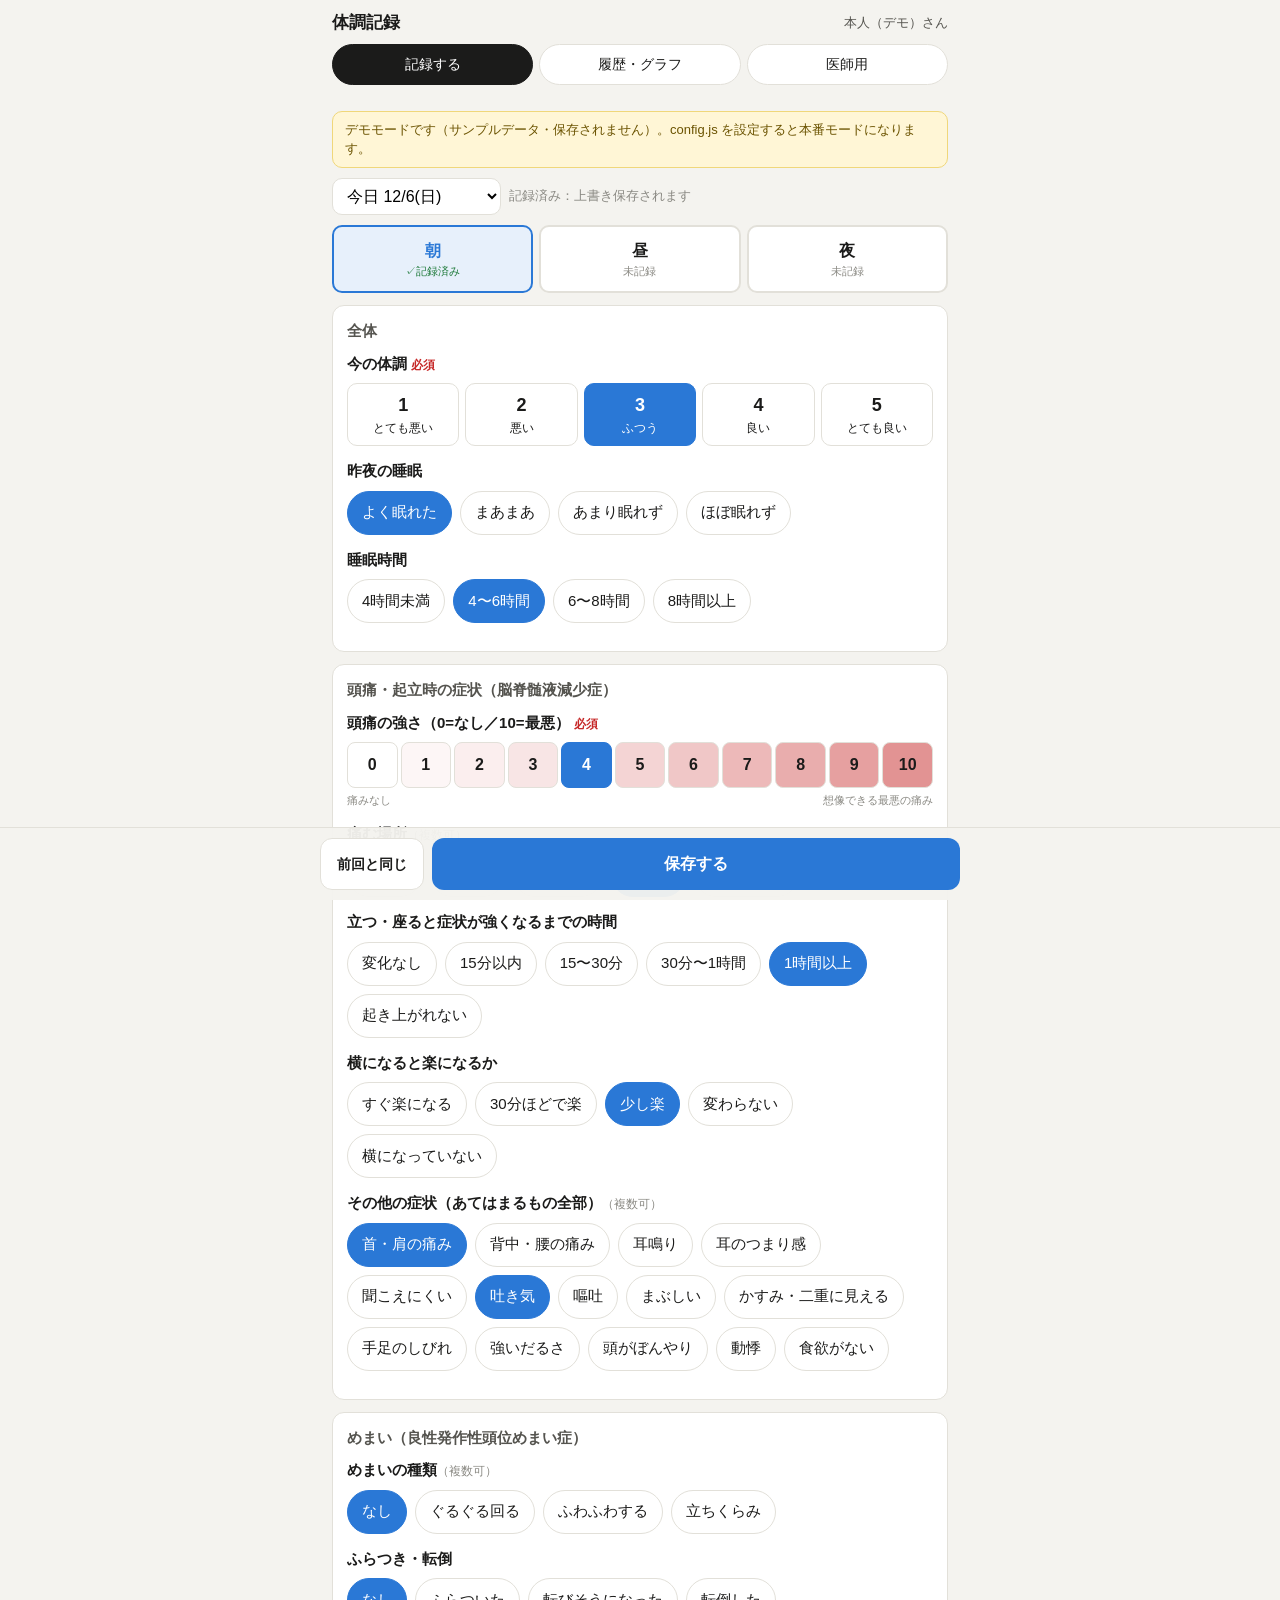
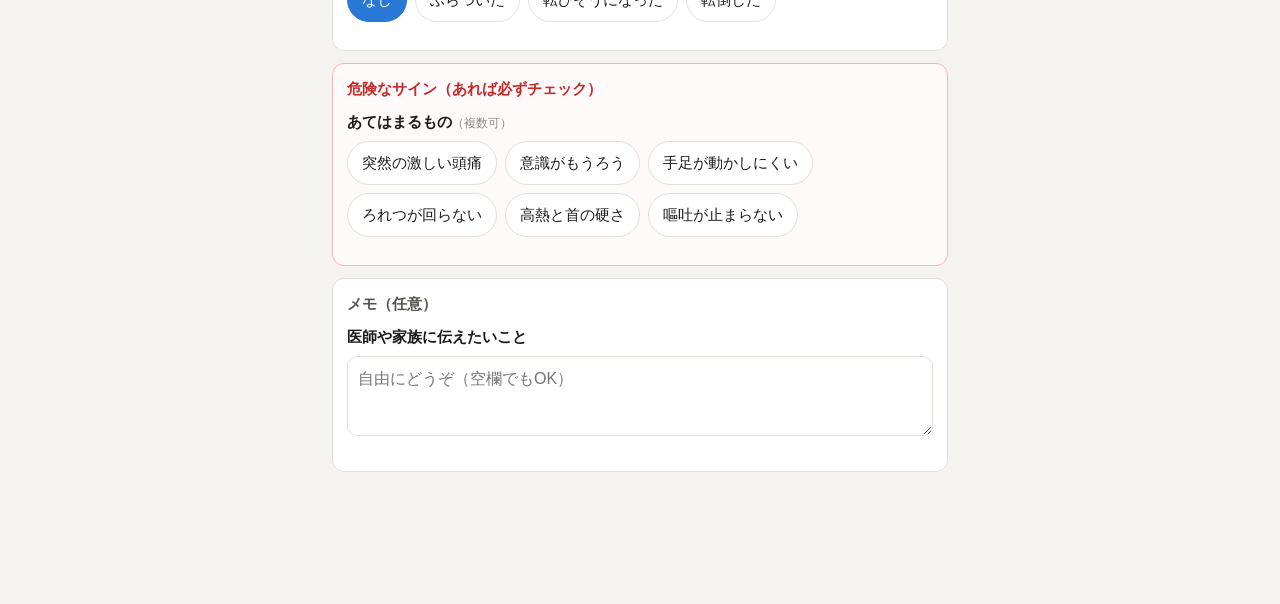
==== docs/index.html @ 208c6739 "Add files via upload" ====
<!DOCTYPE html>
<html lang="ja">
<head>
  <meta charset="UTF-8">
  <meta name="viewport" content="width=device-width, initial-scale=1, viewport-fit=cover">
  <meta name="robots" content="noindex, nofollow">
  <title>体調記録</title>
  <link rel="stylesheet" href="style.css">
</head>
<body>
  <header class="top">
    <h1><span>体調記録</span><small id="who"></small></h1>
    <nav class="nav" id="nav" hidden>
      <button data-view="record" id="navRecord">記録する</button>
      <button data-view="history">履歴・グラフ</button>
      <button data-view="report">医師用</button>
    </nav>
  </header>
  <main class="wrap" id="main"><p class="center muted">読み込み中…</p></main>
  <div class="save" id="saveBar" hidden>
    <div class="in">
      <button class="btn sub" id="copyPrev">前回と同じ</button>
      <button class="btn" id="saveBtn">保存する</button>
    </div>
  </div>

  <script src="https://static.line-scdn.net/liff/edge/2/sdk.js"></script>
  <script src="config.js"></script>
  <script src="fields.js"></script>
  <script src="common.js"></script>
  <script src="app.js"></script>
</body>
</html>
---- docs/style.css ----
:root {
  --bg: #f4f3ef;
  --card: #ffffff;
  --ink: #1b1b1a;
  --ink2: #55544f;
  --muted: #8a8983;
  --line: #e2e0d9;
  --accent: #2a78d6;
  --accent-soft: #e7f0fb;
  --danger: #c62828;
  --danger-soft: #fdecec;
  --ok: #1f7a3a;
  --s1: #2a78d6; /* 朝 */
  --s2: #eb6834; /* 昼 */
  --s3: #1baf7a; /* 夜 */
  --radius: 12px;
}
* { box-sizing: border-box; }
html { -webkit-text-size-adjust: 100%; }
body {
  margin: 0; background: var(--bg); color: var(--ink);
  font-family: -apple-system, BlinkMacSystemFont, "Hiragino Sans", "Noto Sans JP", "Yu Gothic UI", sans-serif;
  font-size: 16px; line-height: 1.5;
}
button { font: inherit; color: inherit; }
.wrap { max-width: 640px; margin: 0 auto; padding: 12px 12px 120px; }

/* ヘッダー・タブ */
.top { position: sticky; top: 0; z-index: 10; background: var(--bg); padding: 10px 12px 6px; max-width: 640px; margin: 0 auto; }
.top h1 { font-size: 17px; margin: 0 0 8px; display: flex; justify-content: space-between; align-items: center; }
.top h1 small { font-weight: normal; color: var(--ink2); font-size: 13px; }
.nav { display: flex; gap: 6px; }
.nav button { flex: 1; padding: 9px 0; border: 1px solid var(--line); border-radius: 999px; background: var(--card); font-size: 14px; }
.nav button.on { background: var(--ink); color: #fff; border-color: var(--ink); }

.bar { display: flex; gap: 8px; align-items: center; margin: 10px 0; flex-wrap: wrap; }
.bar select, .bar input[type=date] { font: inherit; padding: 8px 10px; border: 1px solid var(--line); border-radius: 10px; background: #fff; }
.slots { display: flex; gap: 6px; width: 100%; }
.slots button { flex: 1; padding: 12px 0; border-radius: 10px; border: 2px solid var(--line); background: #fff; font-weight: 600; position: relative; }
.slots button.on { border-color: var(--accent); background: var(--accent-soft); color: var(--accent); }
.slots button .done { display: block; font-size: 11px; font-weight: normal; color: var(--ok); }
.slots button .todo { display: block; font-size: 11px; font-weight: normal; color: var(--muted); }

/* カード */
.card { background: var(--card); border-radius: var(--radius); padding: 14px; margin: 12px 0; border: 1px solid var(--line); }
.card h2 { font-size: 15px; margin: 0 0 10px; color: var(--ink2); }
.card.danger { border-color: #f1b8b8; background: #fffafa; }
.card.danger h2 { color: var(--danger); }
.field { margin: 14px 0; }
.field:first-of-type { margin-top: 4px; }
.field .q { font-weight: 600; font-size: 15px; margin-bottom: 8px; }
.field .q .req { color: var(--danger); font-size: 12px; margin-left: 4px; }

.chips { display: flex; flex-wrap: wrap; gap: 8px; }
.chip { min-height: 44px; padding: 8px 14px; border: 1.5px solid var(--line); border-radius: 999px; background: #fff; font-size: 15px; }
.chip.on { background: var(--accent); border-color: var(--accent); color: #fff; }
.card.danger .chip.on { background: var(--danger); border-color: var(--danger); }

.scale5 { display: grid; grid-template-columns: repeat(5, 1fr); gap: 6px; }
.scale5 .chip { border-radius: 10px; padding: 8px 2px; font-size: 12px; display: flex; flex-direction: column; align-items: center; justify-content: center; }
.scale5 .chip b { font-size: 18px; }

.nrs { display: grid; grid-template-columns: repeat(11, 1fr); gap: 3px; }
.nrs .chip { border-radius: 8px; padding: 0; min-height: 46px; font-weight: 700; font-size: 16px; }
.nrs-legend { display: flex; justify-content: space-between; font-size: 11px; color: var(--muted); margin-top: 4px; }

textarea { width: 100%; min-height: 80px; font: inherit; padding: 10px; border: 1px solid var(--line); border-radius: 10px; }

.alertbox { background: var(--danger-soft); color: var(--danger); border: 2px solid var(--danger); border-radius: 10px; padding: 12px; margin-top: 12px; font-weight: 600; }
.alertbox a { color: var(--danger); }

.save { position: fixed; left: 0; right: 0; bottom: 0; padding: 10px 12px calc(10px + env(safe-area-inset-bottom)); background: rgba(244,243,239,.96); border-top: 1px solid var(--line); z-index: 20; }
.save .in { max-width: 640px; margin: 0 auto; display: flex; gap: 8px; }
.btn { border: 0; border-radius: 12px; padding: 14px 16px; font-weight: 700; font-size: 16px; background: var(--accent); color: #fff; flex: 1; }
.btn.sub { background: #fff; color: var(--ink); border: 1px solid var(--line); flex: 0 0 auto; font-weight: 600; font-size: 14px; }
.btn:disabled { opacity: .5; }

.toast { position: fixed; left: 50%; bottom: 96px; transform: translateX(-50%); background: var(--ink); color: #fff; padding: 10px 18px; border-radius: 999px; font-size: 14px; z-index: 30; opacity: 0; transition: opacity .2s; pointer-events: none; }
.toast.show { opacity: 1; }

/* 履歴 */
.day { background: #fff; border: 1px solid var(--line); border-radius: var(--radius); padding: 12px; margin: 10px 0; }
.day h3 { margin: 0 0 6px; font-size: 15px; }
.day .row { display: grid; grid-template-columns: 36px 1fr; gap: 6px; font-size: 14px; padding: 4px 0; border-top: 1px dashed var(--line); }
.day .row:first-of-type { border-top: 0; }
.tag { display: inline-block; font-size: 12px; padding: 1px 8px; border-radius: 999px; background: #eee; margin: 0 4px 2px 0; }
.tag.red { background: var(--danger-soft); color: var(--danger); font-weight: 700; }
.slotdot { font-weight: 700; }
.muted { color: var(--muted); }
.center { text-align: center; }

/* 登録 */
.reg input { font: inherit; font-size: 20px; padding: 12px; width: 100%; border: 1px solid var(--line); border-radius: 10px; text-transform: uppercase; letter-spacing: 2px; }
.demo-banner { background: #fff6d6; border: 1px solid #f0d77a; color: #6b5300; font-size: 13px; padding: 8px 12px; border-radius: 10px; margin: 8px 0; }

/* チャート */
.chart { position: relative; }
.chart svg { width: 100%; height: auto; display: block; }
.chart .tip { position: absolute; pointer-events: none; background: #fff; border: 1px solid var(--line); border-radius: 8px; padding: 6px 8px; font-size: 12px; box-shadow: 0 2px 8px rgba(0,0,0,.08); white-space: nowrap; display: none; z-index: 5; }
.legend { display: flex; gap: 14px; font-size: 12px; color: var(--ink2); margin: 4px 0 2px; flex-wrap: wrap; }
.legend i { display: inline-block; width: 14px; height: 3px; border-radius: 2px; vertical-align: middle; margin-right: 4px; }
.legend i.sq { height: 10px; width: 10px; border-radius: 2px; }
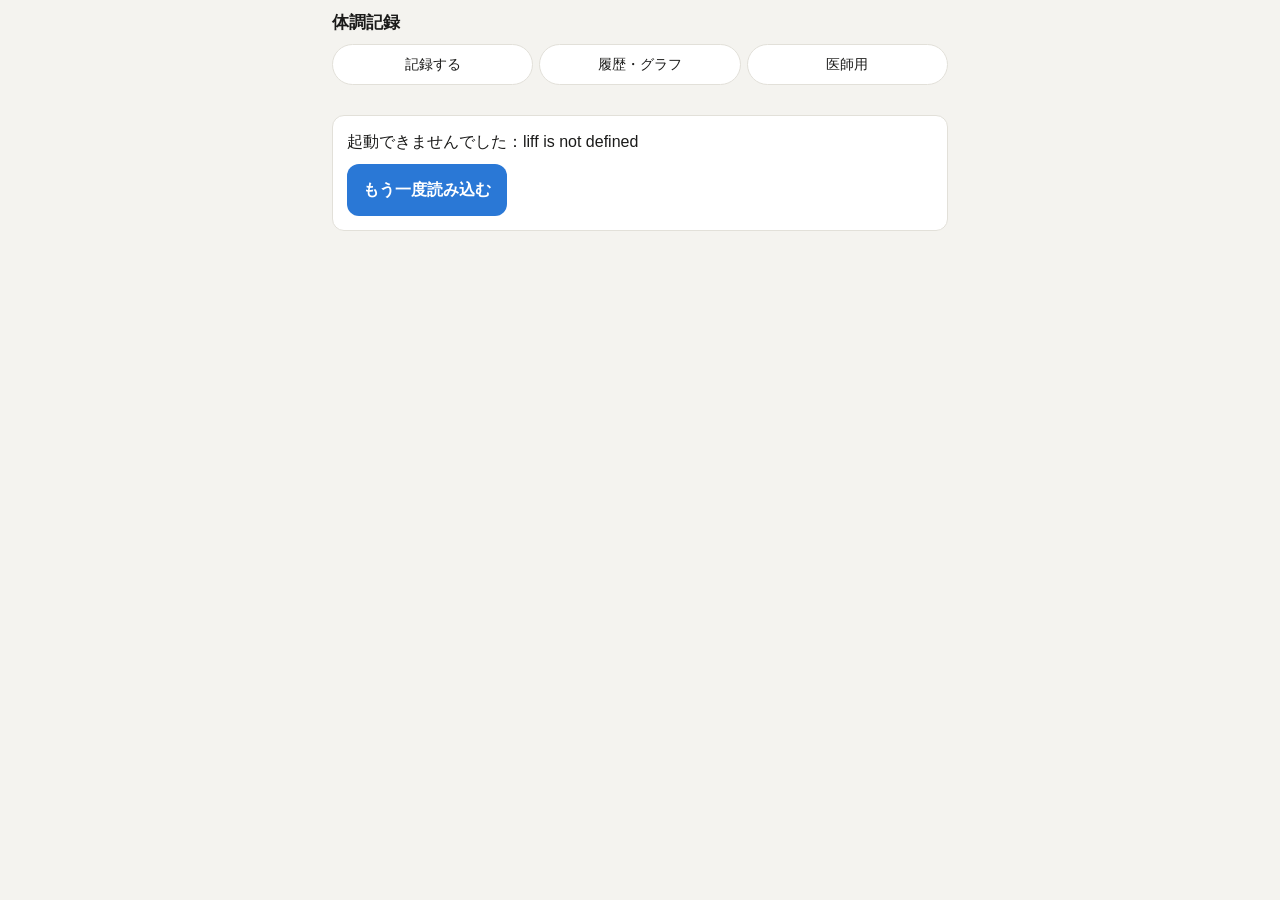
==== commit 6c4711d9: "Add files via upload" ====
--- a/docs/index.html
+++ b/docs/index.html
@@ -4,8 +4,9 @@
   <meta charset="UTF-8">
   <meta name="viewport" content="width=device-width, initial-scale=1, viewport-fit=cover">
   <meta name="robots" content="noindex, nofollow">
+  <meta http-equiv="Cache-Control" content="no-cache">
   <title>体調記録</title>
-  <link rel="stylesheet" href="style.css">
+  <link rel="stylesheet" href="style.css?v=20261123a">
 </head>
 <body>
   <header class="top">
@@ -25,9 +26,9 @@
   </div>
 
   <script src="https://static.line-scdn.net/liff/edge/2/sdk.js"></script>
-  <script src="config.js"></script>
-  <script src="fields.js"></script>
-  <script src="common.js"></script>
-  <script src="app.js"></script>
+  <script src="config.js?v=20261123a"></script>
+  <script src="fields.js?v=20261123a"></script>
+  <script src="common.js?v=20261123a"></script>
+  <script src="app.js?v=20261123a"></script>
 </body>
 </html>
--- a/docs/style.css
+++ b/docs/style.css
@@ -100,3 +100,16 @@
 .legend { display: flex; gap: 14px; font-size: 12px; color: var(--ink2); margin: 4px 0 2px; flex-wrap: wrap; }
 .legend i { display: inline-block; width: 14px; height: 3px; border-radius: 2px; vertical-align: middle; margin-right: 4px; }
 .legend i.sq { height: 10px; width: 10px; border-radius: 2px; }
+.chips.grid4 { display: grid; grid-template-columns: repeat(4, 1fr); gap: 6px; }
+.chips.grid4 .chip { padding: 6px 2px; font-size: 13px; border-radius: 10px; }
+.period { margin: 10px 0 0; padding: 10px 12px; background: var(--accent-soft); border-radius: 10px; font-size: 14px; color: var(--ink); }
+.period b { color: var(--accent); }
+.period span { font-size: 12px; color: var(--ink2); }
+.unsaved { margin: 10px 0 0; padding: 10px 12px; background: #fff4e5; border: 2px solid #eb6834; border-radius: 10px; font-size: 14px; color: #8a3b12; }
+.timein { font: inherit; font-size: 20px; padding: 10px 12px; border: 1.5px solid var(--line); border-radius: 10px; background: #fff; min-width: 160px; }
+.notice { position: fixed; left: 12px; right: 12px; top: 12px; z-index: 50; padding: 14px 16px; border-radius: 12px; font-weight: 700; font-size: 15px; box-shadow: 0 4px 16px rgba(0,0,0,.15); max-width: 616px; margin: 0 auto; }
+.notice.ok { background: #e7f6ec; color: #1f7a3a; border: 2px solid #1f7a3a; }
+.notice.warn { background: #fff4e5; color: #8a3b12; border: 2px solid #eb6834; }
+.notice.error { background: #fdecec; color: #c62828; border: 2px solid #c62828; }
+.fatal { background: #fdecec; color: #c62828; border-bottom: 2px solid #c62828; padding: 12px; font-weight: 700; font-size: 14px; }
+.ver { text-align: center; color: var(--muted); font-size: 11px; margin: 20px 0 0; }
